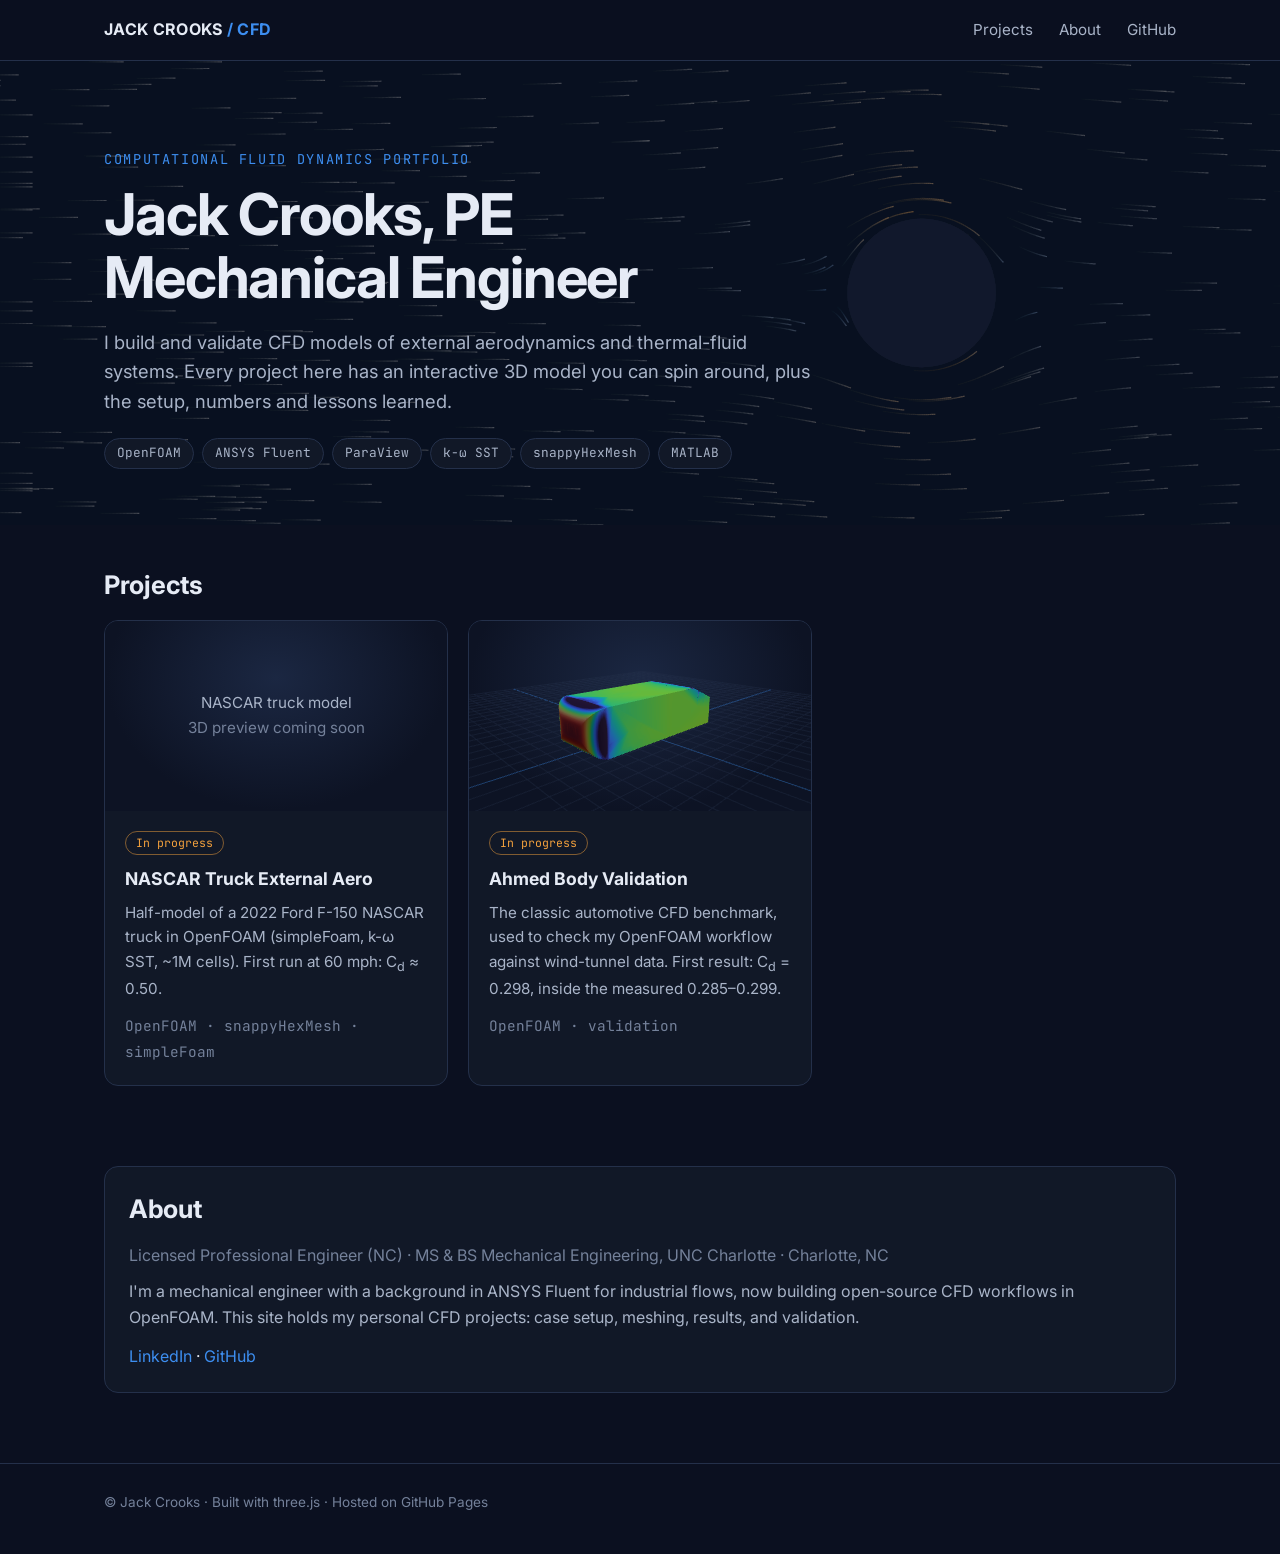
==== index.html @ f95f4692 "Add Ahmed body run 1 results: pressure-coloured 3D model, flow images, Cd and residual charts" ====
<!DOCTYPE html>
<html lang="en">
<head>
  <meta charset="utf-8">
  <meta name="viewport" content="width=device-width, initial-scale=1">
  <title>Jack Crooks, PE · CFD Portfolio</title>
  <meta name="description" content="Computational fluid dynamics projects in OpenFOAM and ANSYS Fluent by Jack Crooks, PE.">
  <link rel="preconnect" href="https://fonts.googleapis.com">
  <link rel="stylesheet" href="https://fonts.googleapis.com/css2?family=Inter:wght@400;500;600;700&family=JetBrains+Mono:wght@400;500&display=swap">
  <link rel="stylesheet" href="assets/css/style.css">
  <script type="importmap">
    { "imports": {
        "three": "./assets/vendor/three/build/three.module.min.js",
        "three/addons/": "./assets/vendor/three/addons/" } }
  </script>
</head>
<body>

<header class="topbar">
  <div class="wrap">
    <a class="brand" href="index.html">JACK CROOKS <span>/ CFD</span></a>
    <nav class="nav">
      <a href="#projects">Projects</a>
      <a href="#about">About</a>
      <a href="https://github.com/jackmcrooks">GitHub</a>
    </nav>
  </div>
</header>

<div class="hero">
  <canvas class="streaks" aria-hidden="true"></canvas>
  <div class="wrap">
    <div class="eyebrow">Computational Fluid Dynamics Portfolio</div>
    <h1>Jack Crooks, PE<br>Mechanical Engineer</h1>
    <p class="lede">I build and validate CFD models of external aerodynamics and thermal-fluid systems.
      Every project here has an interactive 3D model you can spin around, plus the setup, numbers and lessons learned.</p>
    <div class="chips">
      <span class="chip">OpenFOAM</span><span class="chip">ANSYS Fluent</span><span class="chip">ParaView</span>
      <span class="chip">k-ω SST</span><span class="chip">snappyHexMesh</span><span class="chip">MATLAB</span>
    </div>
  </div>
</div>

<main class="wrap">
  <section id="projects">
    <h2>Projects</h2>
    <div class="grid">

      <a class="card" href="projects/nascar-truck/index.html">
        <div class="thumb">
          <div class="viewer" data-mini="true" data-model="projects/nascar-truck/models/truck.glb" data-up="z" data-flow="none"
               data-missing="NASCAR truck model<br><span class='muted'>3D preview coming soon</span>"></div>
        </div>
        <div class="body">
          <span class="status wip">In progress</span>
          <h3 style="margin-top:10px">NASCAR Truck External Aero</h3>
          <p>Half-model of a 2022 Ford F-150 NASCAR truck in OpenFOAM (simpleFoam, k-ω SST, ~1M cells). First run at 60 mph: C<sub>d</sub> ≈ 0.50.</p>
          <span class="mono muted">OpenFOAM · snappyHexMesh · simpleFoam</span>
        </div>
      </a>

      <a class="card" href="projects/ahmed-body/index.html">
        <div class="thumb">
          <div class="viewer" data-mini="true" data-model="projects/ahmed-body/models/ahmed-cp.glb" data-up="z" data-flow="none"></div>
        </div>
        <div class="body">
          <span class="status wip">In progress</span>
          <h3 style="margin-top:10px">Ahmed Body Validation</h3>
          <p>The classic automotive CFD benchmark, used to check my OpenFOAM workflow against wind-tunnel data. First result: C<sub>d</sub> = 0.298, inside the measured 0.285–0.299.</p>
          <span class="mono muted">OpenFOAM · validation</span>
        </div>
      </a>

      <!-- To add a project: copy one of the cards above, change the link, model path and text.
           See docs/ADD-A-PROJECT.md -->

    </div>
  </section>

  <section id="about">
    <div class="panel">
      <h2>About</h2>
      <p class="muted" style="margin:0 0 10px">Licensed Professional Engineer (NC) · MS & BS Mechanical Engineering, UNC Charlotte · Charlotte, NC</p>
      <p style="color:var(--text-2);margin:0">I'm a mechanical engineer with a background in ANSYS Fluent for industrial flows, now building open-source CFD workflows in OpenFOAM.
        This site holds my personal CFD projects: case setup, meshing, results, and validation.</p>
      <p style="margin:14px 0 0">
        <a href="https://www.linkedin.com/in/YOUR-LINKEDIN">LinkedIn</a> ·
        <a href="https://github.com/jackmcrooks">GitHub</a>
      </p>
    </div>
  </section>
</main>

<footer>
  <div class="wrap">© Jack Crooks · Built with three.js · Hosted on GitHub Pages</div>
</footer>

<script type="module" src="assets/js/viewer.js"></script>
<script type="module" src="assets/js/hero-flow.js"></script>
</body>
</html>
---- assets/css/style.css ----
/* ==========================================================
   CFD Portfolio – shared styles
   Change the colours in :root to restyle the whole site.
   ========================================================== */
:root {
  --bg: #0b1020;
  --surface: #111827;
  --surface-2: #172036;
  --line: #24304a;
  --text: #e6ebf5;
  --text-2: #a9b4c8;
  --muted: #74819a;
  --accent: #3d8ef0;      /* main blue (charts, links) */
  --accent-2: #f2a03d;    /* warm highlight */
  --radius: 14px;
  --mono: "JetBrains Mono", ui-monospace, SFMono-Regular, Menlo, monospace;
  --sans: "Inter", system-ui, -apple-system, "Segoe UI", sans-serif;
}

* { box-sizing: border-box; }
html, body { margin: 0; }
body {
  background: var(--bg);
  color: var(--text);
  font-family: var(--sans);
  font-size: 16px;
  line-height: 1.6;
  -webkit-font-smoothing: antialiased;
}
a { color: var(--accent); text-decoration: none; }
a:hover { text-decoration: underline; }
code, .mono { font-family: var(--mono); font-size: 0.9em; }
code { background: var(--surface-2); padding: 0.1em 0.4em; border-radius: 6px; }

.wrap { max-width: 1120px; margin: 0 auto; padding: 0 24px; }

/* ---------- top bar ---------- */
.topbar {
  position: sticky; top: 0; z-index: 10;
  background: rgba(11, 16, 32, 0.85);
  backdrop-filter: blur(10px);
  border-bottom: 1px solid var(--line);
}
.topbar .wrap { display: flex; align-items: center; justify-content: space-between; height: 60px; }
.brand { font-weight: 700; letter-spacing: 0.02em; color: var(--text); }
.brand span { color: var(--accent); }
.nav a { color: var(--text-2); margin-left: 22px; font-size: 0.95rem; }
.nav a:hover { color: var(--text); text-decoration: none; }

/* ---------- hero ---------- */
.hero { padding: 88px 0 56px; position: relative; overflow: hidden; }
.hero canvas.streaks { position: absolute; inset: 0; width: 100%; height: 100%; opacity: 0.55; }
.hero .wrap { position: relative; }
.eyebrow { font-family: var(--mono); color: var(--accent); font-size: 0.85rem; letter-spacing: 0.12em; text-transform: uppercase; }
h1 { font-size: clamp(2.2rem, 5vw, 3.6rem); line-height: 1.1; margin: 12px 0 18px; letter-spacing: -0.02em; }
h2 { font-size: 1.6rem; margin: 0 0 14px; letter-spacing: -0.01em; }
h3 { font-size: 1.1rem; margin: 0 0 8px; }
.lede { color: var(--text-2); font-size: 1.15rem; max-width: 720px; }
.chips { display: flex; flex-wrap: wrap; gap: 8px; margin-top: 22px; }
.chip { font-family: var(--mono); font-size: 0.8rem; color: var(--text-2); border: 1px solid var(--line); border-radius: 999px; padding: 4px 12px; background: var(--surface); }

/* ---------- sections & cards ---------- */
section { padding: 40px 0; }
.grid { display: grid; gap: 20px; grid-template-columns: repeat(auto-fill, minmax(320px, 1fr)); }
.card {
  background: var(--surface); border: 1px solid var(--line); border-radius: var(--radius);
  overflow: hidden; display: flex; flex-direction: column;
  transition: transform 0.15s ease, border-color 0.15s ease;
}
a.card { color: inherit; }
a.card:hover { transform: translateY(-3px); border-color: var(--accent); text-decoration: none; }
.card .thumb { height: 190px; background: var(--surface-2); position: relative; }
.card .thumb .viewer { height: 100%; border: 0; border-radius: 0; }
.card .body { padding: 18px 20px 20px; }
.card p { color: var(--text-2); margin: 0 0 12px; font-size: 0.95rem; }
.status { display: inline-block; font-family: var(--mono); font-size: 0.72rem; padding: 2px 10px; border-radius: 999px; border: 1px solid; }
.status.wip { color: var(--accent-2); border-color: rgba(242,160,61,0.5); }
.status.done { color: #57c785; border-color: rgba(87,199,133,0.5); }
.status.planned { color: var(--muted); border-color: var(--line); }

.panel { background: var(--surface); border: 1px solid var(--line); border-radius: var(--radius); padding: 22px 24px; }
.two-col { display: grid; gap: 20px; grid-template-columns: 1fr 1fr; }
@media (max-width: 860px) { .two-col { grid-template-columns: 1fr; } }

/* ---------- key numbers ---------- */
.stats { display: grid; gap: 14px; grid-template-columns: repeat(auto-fit, minmax(170px, 1fr)); }
.stat { background: var(--surface); border: 1px solid var(--line); border-radius: var(--radius); padding: 16px 18px; }
.stat .label { color: var(--muted); font-size: 0.8rem; text-transform: uppercase; letter-spacing: 0.06em; }
.stat .value { font-size: 1.8rem; font-weight: 700; font-variant-numeric: tabular-nums; }
.stat .unit { color: var(--text-2); font-size: 0.95rem; font-weight: 500; margin-left: 4px; }
.stat .note { color: var(--muted); font-size: 0.8rem; }

/* ---------- tables ---------- */
table { width: 100%; border-collapse: collapse; font-size: 0.93rem; }
th, td { text-align: left; padding: 9px 10px; border-bottom: 1px solid var(--line); vertical-align: top; }
th { color: var(--muted); font-weight: 600; font-size: 0.78rem; text-transform: uppercase; letter-spacing: 0.06em; }
td:first-child { color: var(--text-2); white-space: nowrap; }

/* ---------- 3D viewer ---------- */
.viewer {
  position: relative; width: 100%; height: 520px;
  background: radial-gradient(ellipse at 50% 30%, #1b2742 0%, #0d1324 70%);
  border: 1px solid var(--line); border-radius: var(--radius); overflow: hidden;
  touch-action: none;
}
.viewer canvas { display: block; width: 100%; height: 100%; }
.viewer .toolbar {
  position: absolute; top: 12px; left: 12px; display: flex; gap: 6px; flex-wrap: wrap;
}
.viewer .toolbar button, .btn {
  font: 500 0.8rem var(--sans); color: var(--text); cursor: pointer;
  background: rgba(17, 24, 39, 0.85); border: 1px solid var(--line); border-radius: 8px; padding: 6px 11px;
}
.viewer .toolbar button:hover, .btn:hover { border-color: var(--accent); }
.viewer .toolbar button[aria-pressed="true"] { background: var(--accent); border-color: var(--accent); color: #fff; }
.viewer .hint {
  position: absolute; bottom: 10px; right: 14px; font-size: 0.75rem; color: var(--muted); pointer-events: none;
}
.viewer .msg {
  position: absolute; inset: 0; display: grid; place-items: center; text-align: center; padding: 30px;
  color: var(--text-2); font-size: 0.95rem;
}
.viewer .msg div { max-width: 460px; }
.viewer.dragover { outline: 2px dashed var(--accent); outline-offset: -8px; }

/* ---------- calculator ---------- */
.controls { display: grid; gap: 14px; grid-template-columns: repeat(auto-fit, minmax(200px, 1fr)); margin-bottom: 18px; }
.controls label { display: block; font-size: 0.8rem; color: var(--muted); text-transform: uppercase; letter-spacing: 0.06em; margin-bottom: 6px; }
.controls input[type="number"] {
  width: 100%; background: var(--surface-2); color: var(--text); border: 1px solid var(--line);
  border-radius: 8px; padding: 8px 10px; font: 500 1rem var(--mono);
}
.controls input[type="range"] { width: 100%; accent-color: var(--accent); }
.controls output { font-family: var(--mono); color: var(--text); }
.chart { position: relative; }
.chart svg { display: block; width: 100%; height: auto; overflow: visible; }
.chart .tip {
  position: absolute; pointer-events: none; background: #0b1020; border: 1px solid var(--line);
  border-radius: 8px; padding: 6px 10px; font-size: 0.8rem; white-space: nowrap; display: none;
  font-variant-numeric: tabular-nums;
}
.chart-title { font-size: 0.95rem; font-weight: 600; margin: 0 0 4px; }
.chart-sub { font-size: 0.8rem; color: var(--muted); margin: 0 0 8px; }

/* ---------- misc ---------- */
.muted { color: var(--muted); }
.note-box { border-left: 3px solid var(--accent-2); background: var(--surface); padding: 12px 16px; border-radius: 0 10px 10px 0; color: var(--text-2); font-size: 0.93rem; }
ul.clean { padding-left: 18px; color: var(--text-2); }
ul.clean li { margin: 4px 0; }
footer { border-top: 1px solid var(--line); padding: 28px 0 40px; color: var(--muted); font-size: 0.85rem; margin-top: 30px; }
.back { display: inline-block; margin-top: 28px; font-size: 0.9rem; }
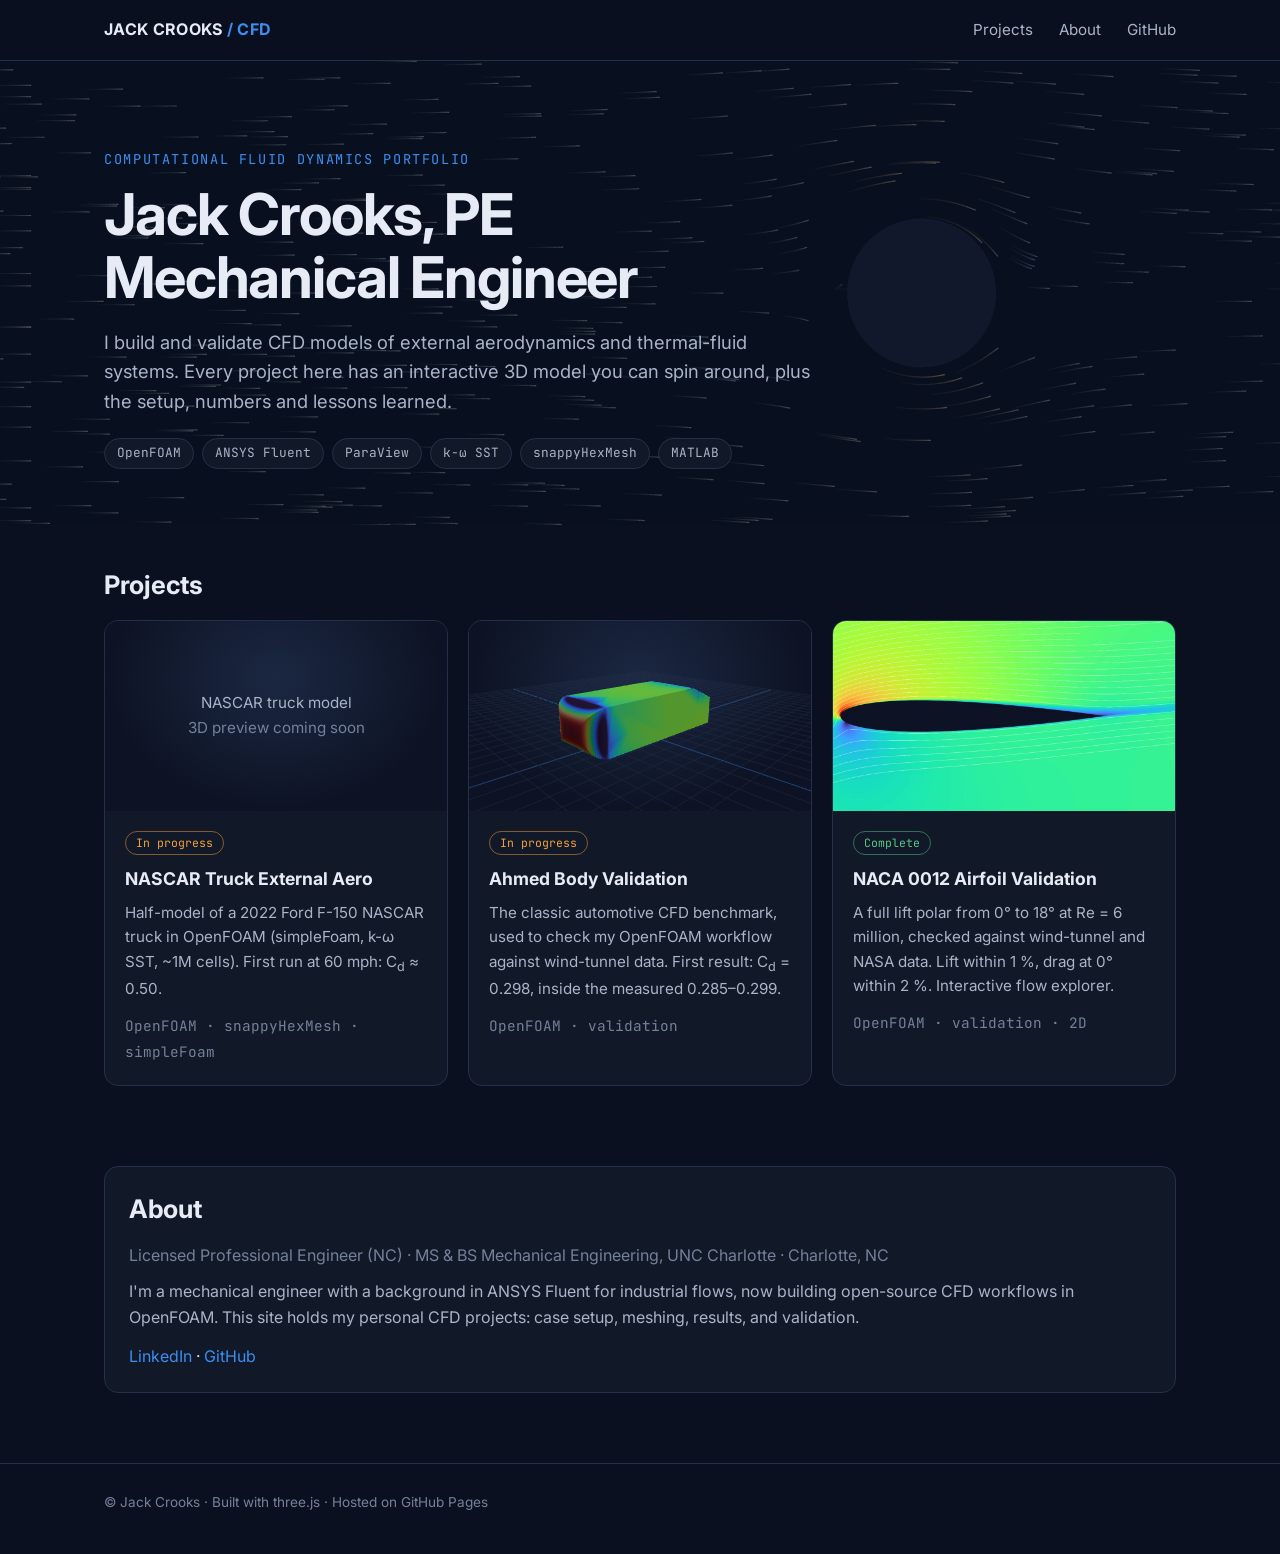
==== commit 22eedb5a: "Add NACA 0012 airfoil validation page with interactive flow explorer New project page (projects/naca" ====
--- a/index.html
+++ b/index.html
@@ -71,6 +71,19 @@
         </div>
       </a>
 
+      <a class="card" href="projects/naca0012-airfoil/index.html">
+        <div class="thumb">
+          <img src="projects/naca0012-airfoil/thumb.jpg" alt="Velocity field and streamlines around a NACA 0012 airfoil at 10 degrees" loading="lazy"
+               style="width:100%;height:100%;object-fit:cover;display:block">
+        </div>
+        <div class="body">
+          <span class="status done">Complete</span>
+          <h3 style="margin-top:10px">NACA 0012 Airfoil Validation</h3>
+          <p>A full lift polar from 0° to 18° at Re = 6 million, checked against wind-tunnel and NASA data. Lift within 1 %, drag at 0° within 2 %. Interactive flow explorer.</p>
+          <span class="mono muted">OpenFOAM · validation · 2D</span>
+        </div>
+      </a>
+
       <!-- To add a project: copy one of the cards above, change the link, model path and text.
            See docs/ADD-A-PROJECT.md -->
 
--- a/assets/css/style.css
+++ b/assets/css/style.css
@@ -149,3 +149,114 @@
 ul.clean li { margin: 4px 0; }
 footer { border-top: 1px solid var(--line); padding: 28px 0 40px; color: var(--muted); font-size: 0.85rem; margin-top: 30px; }
 .back { display: inline-block; margin-top: 28px; font-size: 0.9rem; }
+
+/* ---------- interactive streamlines (streamlines.js) ---------- */
+.viewer .sl-status {
+  position: absolute; bottom: 10px; left: 14px; font-size: 0.8rem; color: var(--text-2); pointer-events: none;
+}
+.sl-panel {
+  margin-top: 12px; padding: 16px 18px; background: var(--surface); border: 1px solid var(--line); border-radius: var(--radius);
+  display: grid; gap: 14px;
+}
+.sl-row { display: flex; flex-wrap: wrap; gap: 8px 18px; align-items: center; }
+.sl-presets button {
+  font: 500 0.8rem var(--sans); color: var(--text); cursor: pointer;
+  background: var(--surface-2); border: 1px solid var(--line); border-radius: 8px; padding: 6px 11px;
+}
+.sl-presets button:hover { border-color: var(--accent-2); }
+.sl-presets { gap: 6px; }
+.sl-grid { display: grid; gap: 12px 20px; grid-template-columns: repeat(auto-fit, minmax(190px, 1fr)); }
+.sl-grid label { display: grid; gap: 4px; font-size: 0.75rem; color: var(--muted); text-transform: uppercase; letter-spacing: 0.06em; }
+.sl-grid output { font-family: var(--mono); color: var(--text-2); text-transform: none; letter-spacing: 0; float: right; }
+.sl-grid input[type="range"] { width: 100%; accent-color: var(--accent-2); }
+.sl-grid select {
+  font: 0.85rem var(--sans); color: var(--text); background: var(--surface-2); border: 1px solid var(--line);
+  border-radius: 8px; padding: 6px 8px;
+}
+.sl-check { font-size: 0.85rem; color: var(--text-2); display: inline-flex; gap: 6px; align-items: center; cursor: pointer; }
+.sl-check input { accent-color: var(--accent-2); }
+.sl-foot { display: flex; flex-wrap: wrap; justify-content: space-between; align-items: center; gap: 10px; }
+.sl-foot .legend { margin-top: 0; flex: 1 1 320px; }
+.sl-info { font-family: var(--mono); font-size: 0.75rem; color: var(--muted); }
+.sl-lbl { font-size: 0.75rem; color: var(--muted); text-transform: uppercase; letter-spacing: 0.06em; width: 64px; }
+.sl-presets button[aria-pressed="true"] { border-color: var(--accent-2); color: var(--accent-2); }
+
+/* streamline panel docked inside the viewer (wide screens) */
+.sl-head { display: none; }
+.sl-body { display: grid; gap: 14px; }
+.viewer.sl-docked { height: 660px; }
+.viewer.sl-docked .hint { right: auto; left: 14px; }
+.sl-panel.docked {
+  position: absolute; top: 12px; right: 12px; bottom: 12px; width: 330px; margin: 0;
+  padding: 0; gap: 0; display: flex; flex-direction: column;
+  background: rgba(13, 19, 36, 0.42); border-color: rgba(255, 255, 255, 0.10);
+  -webkit-backdrop-filter: blur(10px) saturate(1.2); backdrop-filter: blur(10px) saturate(1.2);
+  transition: background 0.2s;
+  touch-action: auto;
+}
+.sl-panel.docked:hover { background: rgba(13, 19, 36, 0.62); }
+.sl-panel.docked .sl-head {
+  display: flex; justify-content: space-between; align-items: center; padding: 10px 14px;
+  font-size: 0.75rem; font-weight: 600; color: var(--text-2); text-transform: uppercase; letter-spacing: 0.06em;
+  border-bottom: 1px solid rgba(255, 255, 255, 0.08);
+}
+.sl-toggle {
+  font: 500 0.75rem var(--sans); color: var(--text); cursor: pointer; text-transform: none; letter-spacing: 0;
+  background: rgba(23, 32, 54, 0.7); border: 1px solid var(--line); border-radius: 8px; padding: 4px 9px;
+}
+.sl-toggle:hover { border-color: var(--accent-2); }
+.sl-panel.docked .sl-body { overflow-y: auto; padding: 12px 14px 14px; display: grid; gap: 12px; align-content: start; }
+.sl-panel.docked .sl-grid { grid-template-columns: 1fr 1fr; gap: 10px 12px; }
+.sl-panel.docked .sl-grid label { font-size: 0.68rem; }
+.sl-panel.docked .sl-grid output { float: none; display: block; font-size: 0.72rem; }
+.sl-panel.docked .sl-grid select { font-size: 0.8rem; padding: 5px 6px; background: rgba(23, 32, 54, 0.75); }
+.sl-panel.docked .sl-presets button { font-size: 0.74rem; padding: 4px 8px; background: rgba(23, 32, 54, 0.7); }
+.sl-panel.docked .sl-lbl { width: 100%; font-size: 0.68rem; }
+.sl-panel.docked .sl-row { gap: 6px 12px; }
+.sl-panel.docked .sl-check { font-size: 0.8rem; flex: 1 1 45%; }
+.sl-panel.docked .sl-foot { flex-direction: column; align-items: stretch; gap: 6px; }
+.sl-panel.docked .sl-foot .legend { flex: none; font-size: 0.72rem; }
+.sl-panel.docked .sl-foot .legend .bar { flex: 1 1 auto; }
+.sl-panel.docked.collapsed { bottom: auto; width: auto; }
+.sl-panel.docked.collapsed .sl-body { display: none; }
+.sl-panel.docked.collapsed .sl-head { border-bottom: 0; gap: 10px; }
+
+/* ---------- click-to-enlarge images (lightbox.js) ---------- */
+img.zoomable { cursor: zoom-in; transition: filter 0.15s, box-shadow 0.15s; }
+img.zoomable:hover { filter: brightness(1.08); }
+img.zoomable:focus-visible { outline: 2px solid var(--accent); outline-offset: 3px; }
+.lightbox {
+  position: fixed; inset: 0; z-index: 1000; display: none; place-items: center;
+  padding: 24px 16px; overflow: auto; background: rgba(5, 8, 18, 0.92);
+  -webkit-backdrop-filter: blur(6px); backdrop-filter: blur(6px); cursor: zoom-out;
+}
+.lightbox.open { display: grid; animation: lb-in 0.18s ease-out; }
+@keyframes lb-in { from { opacity: 0; } to { opacity: 1; } }
+.lb-fig { margin: 0; display: block; text-align: center; }
+.lb-fig img {
+  display: block; margin: 0 auto; max-width: none; max-height: none;
+  border-radius: var(--radius); border: 1px solid var(--line); background: var(--surface);
+}
+.lb-fig figcaption { color: var(--text-2); font-size: 0.9rem; margin: 12px auto 0; text-align: center; cursor: default; }
+.lb-close, .lb-nav {
+  font: 400 1.6rem/1 var(--sans); color: var(--text); cursor: pointer; flex: none;
+  background: rgba(23, 32, 54, 0.8); border: 1px solid var(--line); border-radius: 999px; width: 44px; height: 44px;
+}
+.lb-close { position: fixed; top: 12px; right: 16px; }
+.lb-nav { position: fixed; top: 50%; transform: translateY(-50%); }
+.lb-prev { left: 20px; } .lb-next { right: 20px; }
+.lb-close:hover, .lb-nav:hover { border-color: var(--accent); }
+.lightbox.single .lb-nav { display: none; }
+@media (max-width: 760px) {
+  .lb-nav { top: auto; bottom: 16px; transform: none; }
+  .lb-prev { left: 16px; } .lb-next { right: 16px; }
+  .lightbox { padding: 64px 16px 76px; }
+}
+
+/* phones: keep panels and tables inside the screen width */
+.two-col > * { min-width: 0; }
+@media (max-width: 600px) {
+  .panel { padding: 18px 16px; }
+  td:first-child { white-space: normal; }
+  th, td { padding: 8px 6px; }
+}
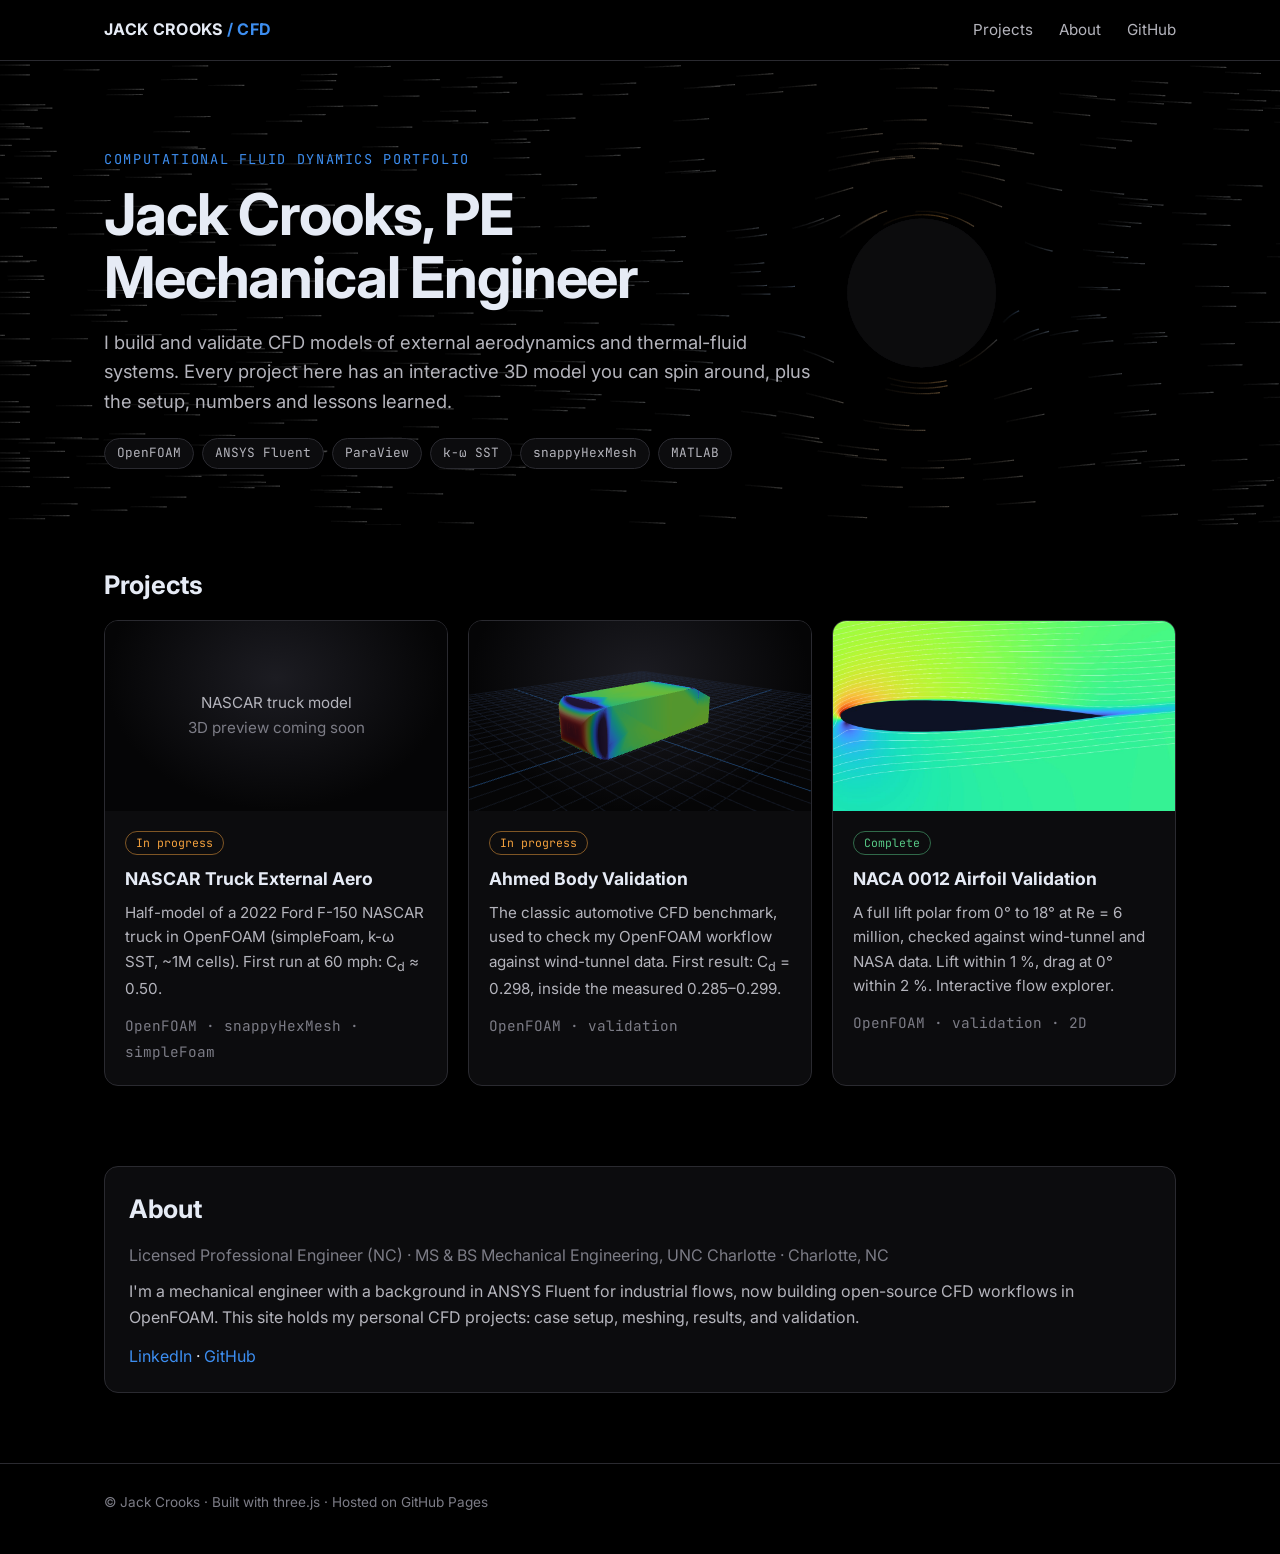
==== commit c33cd571: "Site: black colour theme on every page (shared tokens, hero animation, drag calculator); version-tag" ====
--- a/index.html
+++ b/index.html
@@ -7,7 +7,7 @@
   <meta name="description" content="Computational fluid dynamics projects in OpenFOAM and ANSYS Fluent by Jack Crooks, PE.">
   <link rel="preconnect" href="https://fonts.googleapis.com">
   <link rel="stylesheet" href="https://fonts.googleapis.com/css2?family=Inter:wght@400;500;600;700&family=JetBrains+Mono:wght@400;500&display=swap">
-  <link rel="stylesheet" href="assets/css/style.css">
+  <link rel="stylesheet" href="assets/css/style.css?v=2">
   <script type="importmap">
     { "imports": {
         "three": "./assets/vendor/three/build/three.module.min.js",
@@ -109,6 +109,6 @@
 </footer>
 
 <script type="module" src="assets/js/viewer.js"></script>
-<script type="module" src="assets/js/hero-flow.js"></script>
+<script type="module" src="assets/js/hero-flow.js?v=2"></script>
 </body>
 </html>
--- a/assets/css/style.css
+++ b/assets/css/style.css
@@ -3,13 +3,13 @@
    Change the colours in :root to restyle the whole site.
    ========================================================== */
 :root {
-  --bg: #0b1020;
-  --surface: #111827;
-  --surface-2: #172036;
-  --line: #24304a;
+  --bg: #000;
+  --surface: #0c0c0e;
+  --surface-2: #161619;
+  --line: #2a2a30;
   --text: #e6ebf5;
-  --text-2: #a9b4c8;
-  --muted: #74819a;
+  --text-2: #b4b4bc;
+  --muted: #7c7c86;
   --accent: #3d8ef0;      /* main blue (charts, links) */
   --accent-2: #f2a03d;    /* warm highlight */
   --radius: 14px;
@@ -37,7 +37,7 @@
 /* ---------- top bar ---------- */
 .topbar {
   position: sticky; top: 0; z-index: 10;
-  background: rgba(11, 16, 32, 0.85);
+  background: rgba(0, 0, 0, 0.85);
   backdrop-filter: blur(10px);
   border-bottom: 1px solid var(--line);
 }
@@ -99,7 +99,7 @@
 /* ---------- 3D viewer ---------- */
 .viewer {
   position: relative; width: 100%; height: 520px;
-  background: radial-gradient(ellipse at 50% 30%, #1b2742 0%, #0d1324 70%);
+  background: radial-gradient(ellipse at 50% 30%, #1c1c22 0%, #050506 70%);
   border: 1px solid var(--line); border-radius: var(--radius); overflow: hidden;
   touch-action: none;
 }
@@ -109,7 +109,7 @@
 }
 .viewer .toolbar button, .btn {
   font: 500 0.8rem var(--sans); color: var(--text); cursor: pointer;
-  background: rgba(17, 24, 39, 0.85); border: 1px solid var(--line); border-radius: 8px; padding: 6px 11px;
+  background: rgba(12, 12, 14, 0.85); border: 1px solid var(--line); border-radius: 8px; padding: 6px 11px;
 }
 .viewer .toolbar button:hover, .btn:hover { border-color: var(--accent); }
 .viewer .toolbar button[aria-pressed="true"] { background: var(--accent); border-color: var(--accent); color: #fff; }
@@ -135,7 +135,7 @@
 .chart { position: relative; }
 .chart svg { display: block; width: 100%; height: auto; overflow: visible; }
 .chart .tip {
-  position: absolute; pointer-events: none; background: #0b1020; border: 1px solid var(--line);
+  position: absolute; pointer-events: none; background: #000; border: 1px solid var(--line);
   border-radius: 8px; padding: 6px 10px; font-size: 0.8rem; white-space: nowrap; display: none;
   font-variant-numeric: tabular-nums;
 }
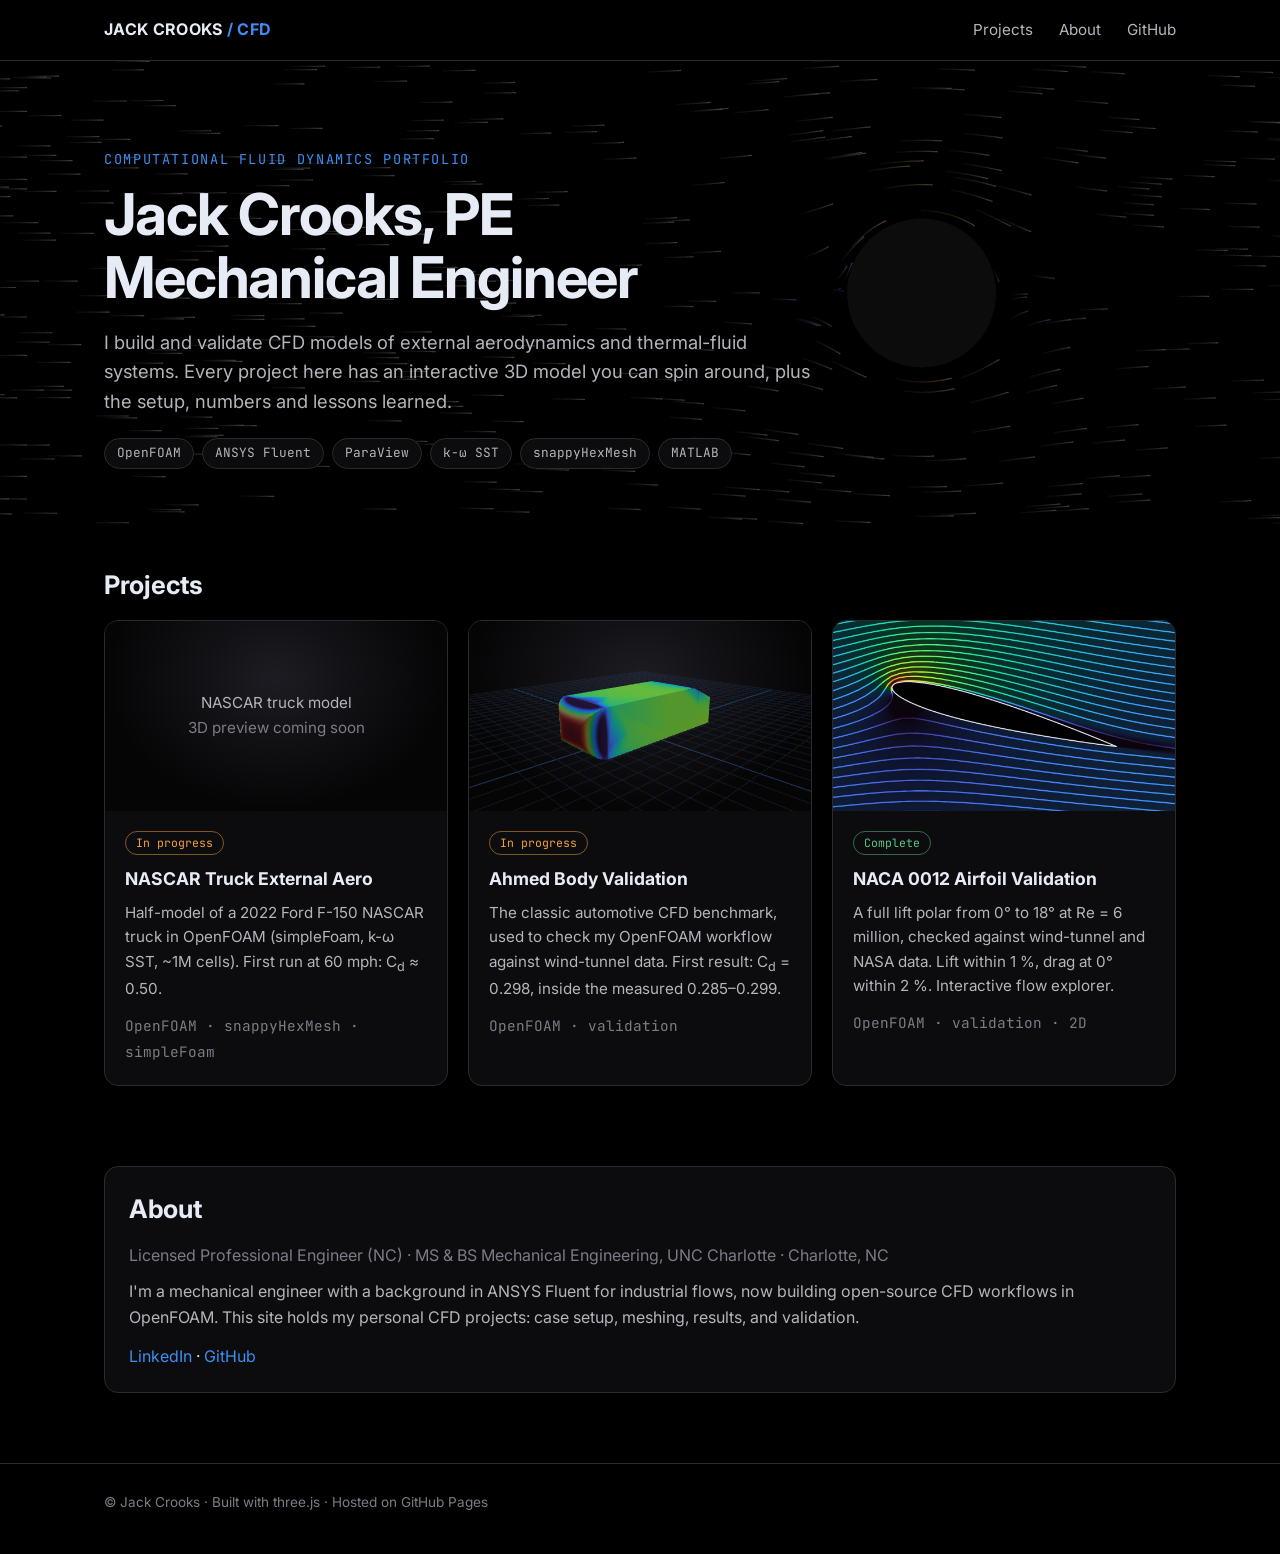
==== commit 89ab0fee: "NACA 0012 card: new preview image (15 deg, wind frame, speed-coloured streamlines on black) Co-Autho" ====
--- a/index.html
+++ b/index.html
@@ -73,7 +73,7 @@
 
       <a class="card" href="projects/naca0012-airfoil/index.html">
         <div class="thumb">
-          <img src="projects/naca0012-airfoil/thumb.jpg" alt="Velocity field and streamlines around a NACA 0012 airfoil at 10 degrees" loading="lazy"
+          <img src="projects/naca0012-airfoil/thumb.jpg?v=3" alt="Streamlines coloured by speed around a NACA 0012 airfoil pitched to 15 degrees" loading="lazy"
                style="width:100%;height:100%;object-fit:cover;display:block">
         </div>
         <div class="body">
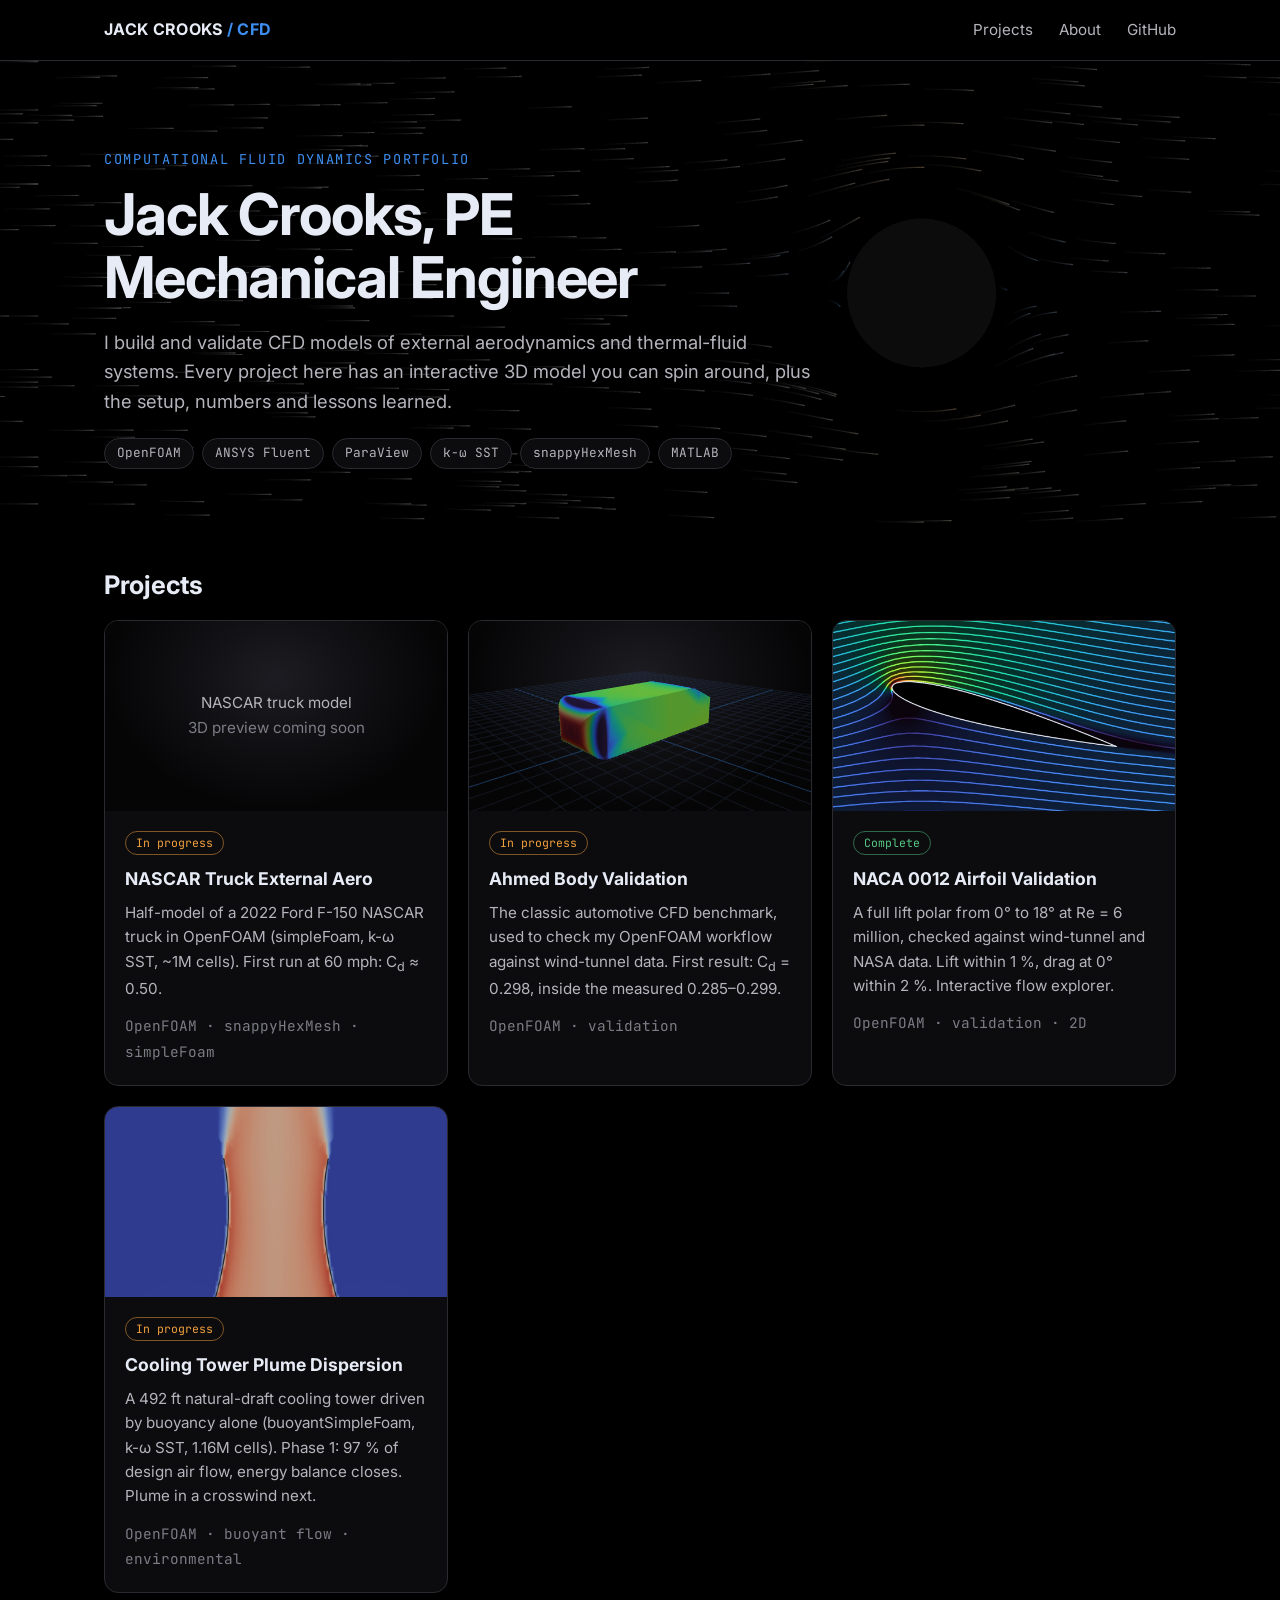
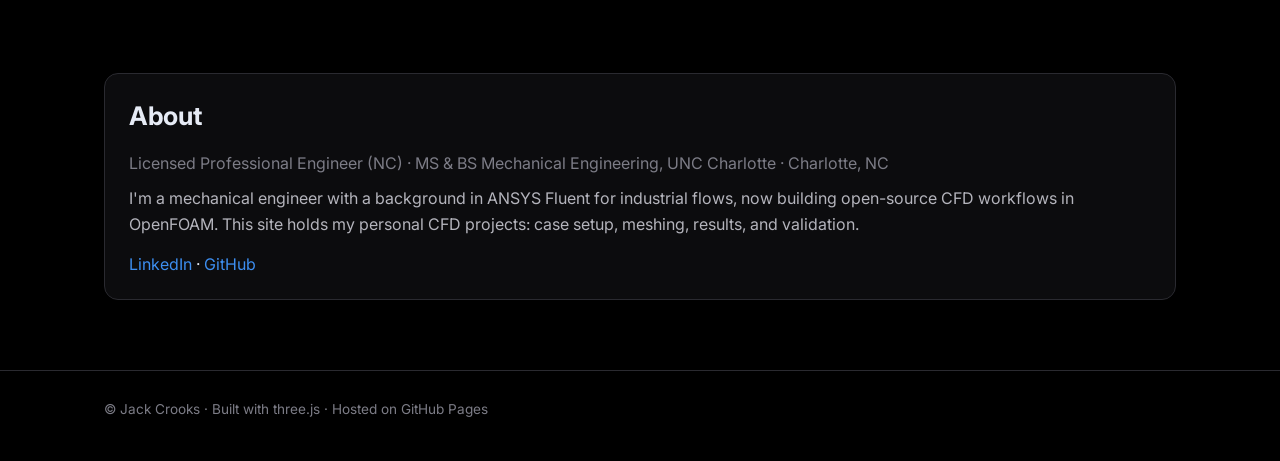
==== commit bb9aacac: "Cooling tower page: phase 1 natural-draft results, 3D results viewer, home card Co-Authored-By: Clau" ====
--- a/index.html
+++ b/index.html
@@ -84,6 +84,19 @@
         </div>
       </a>
 
+      <a class="card" href="projects/cooling-tower-plume/index.html">
+        <div class="thumb">
+          <img src="projects/cooling-tower-plume/thumb.jpg" alt="Warm air rising through a hyperbolic natural-draft cooling tower" loading="lazy"
+               style="width:100%;height:100%;object-fit:cover;display:block">
+        </div>
+        <div class="body">
+          <span class="status wip">In progress</span>
+          <h3 style="margin-top:10px">Cooling Tower Plume Dispersion</h3>
+          <p>A 492 ft natural-draft cooling tower driven by buoyancy alone (buoyantSimpleFoam, k-ω SST, 1.16M cells). Phase 1: 97 % of design air flow, energy balance closes. Plume in a crosswind next.</p>
+          <span class="mono muted">OpenFOAM · buoyant flow · environmental</span>
+        </div>
+      </a>
+
       <!-- To add a project: copy one of the cards above, change the link, model path and text.
            See docs/ADD-A-PROJECT.md -->
 
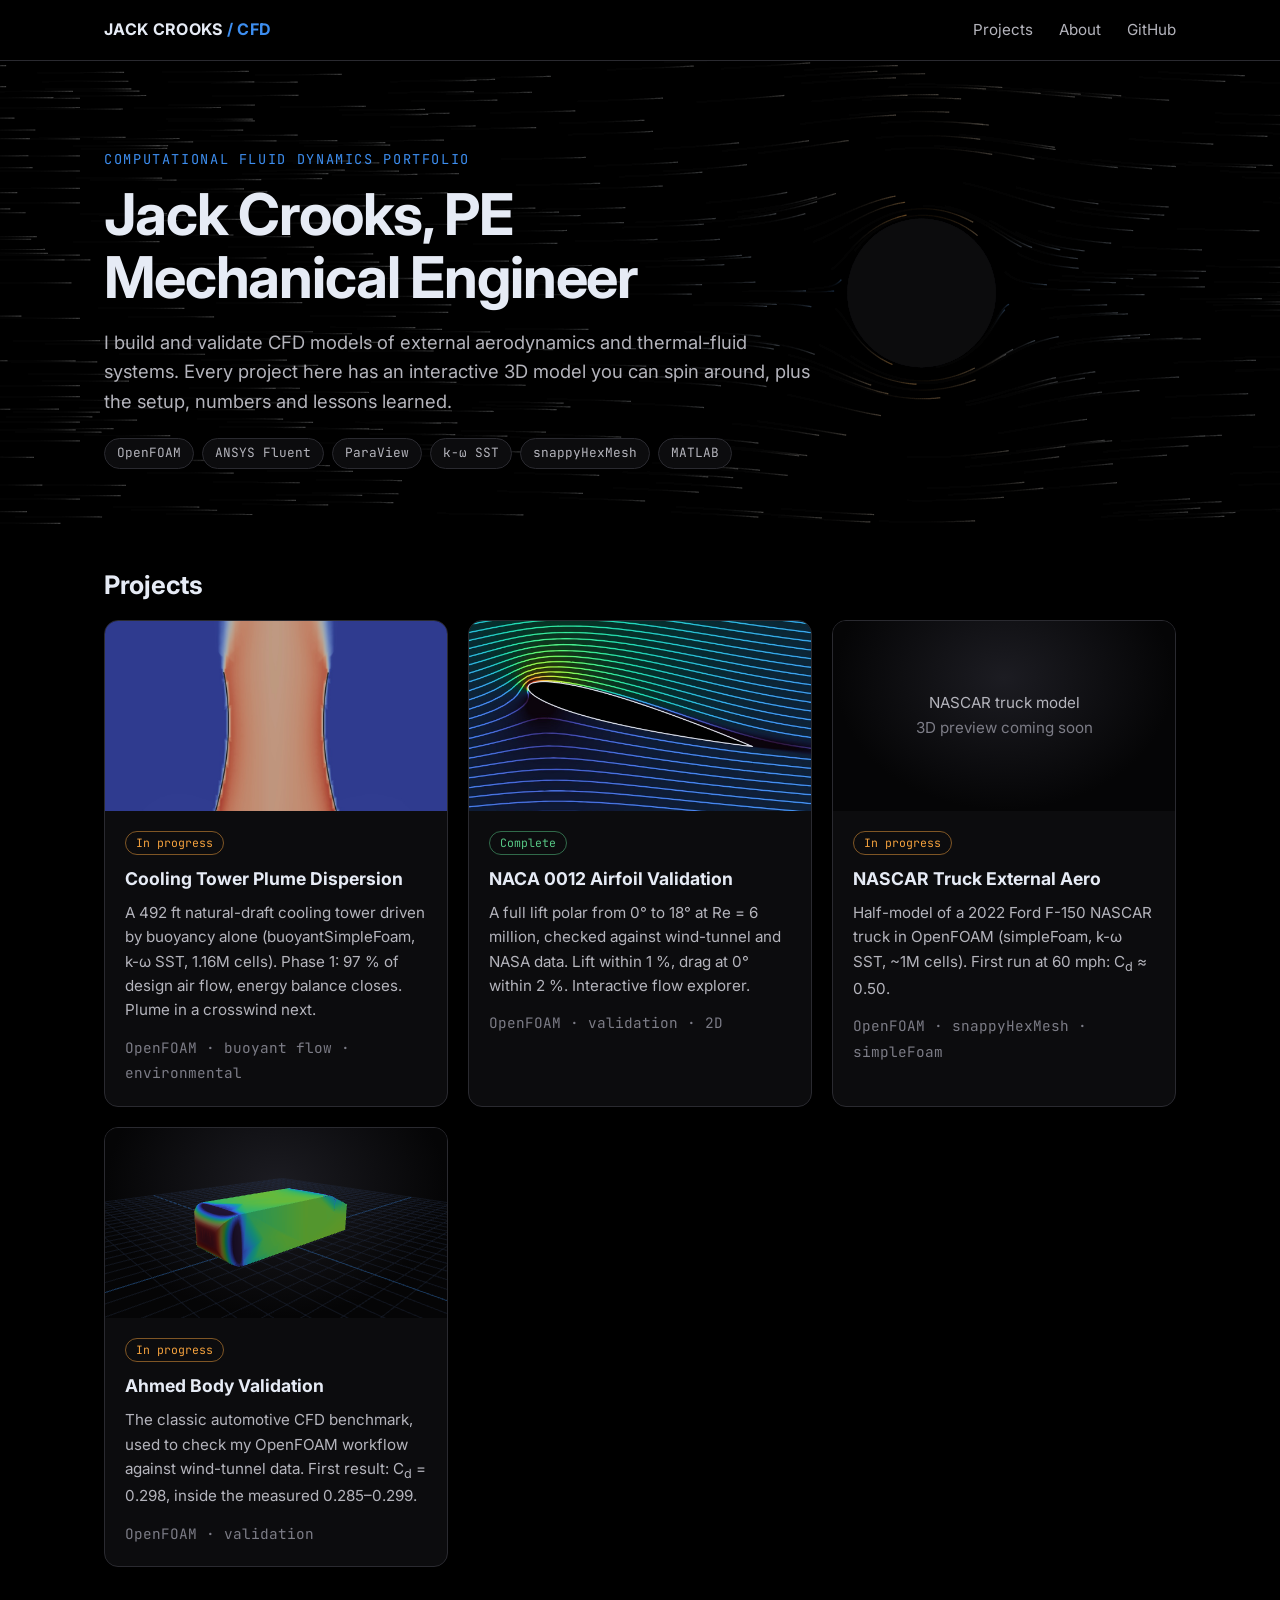
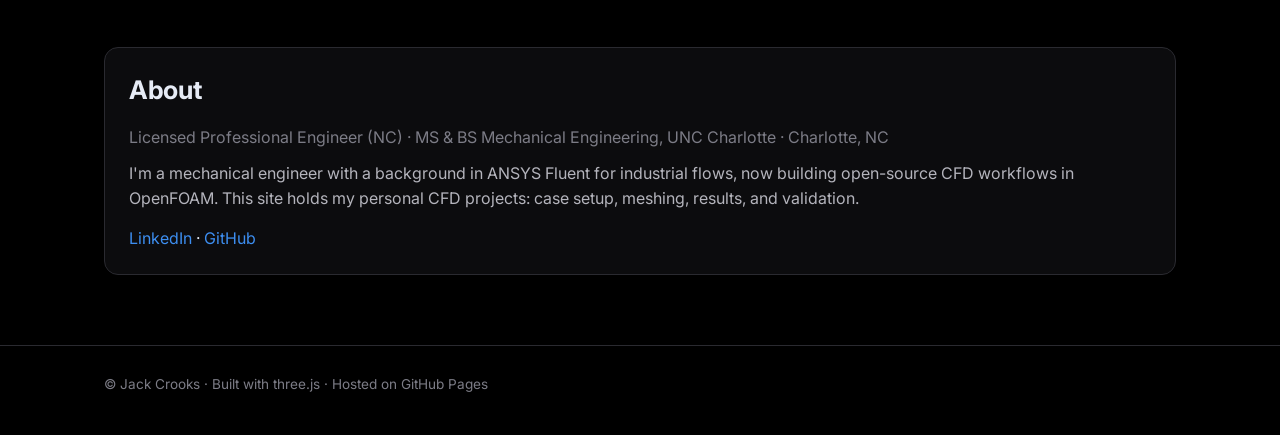
==== commit 6fab273e: "Home page: projects newest first; guide says add new cards at the top Co-Authored-By: Claude Opus 5." ====
--- a/index.html
+++ b/index.html
@@ -46,6 +46,32 @@
     <h2>Projects</h2>
     <div class="grid">
 
+      <a class="card" href="projects/cooling-tower-plume/index.html">
+        <div class="thumb">
+          <img src="projects/cooling-tower-plume/thumb.jpg" alt="Warm air rising through a hyperbolic natural-draft cooling tower" loading="lazy"
+               style="width:100%;height:100%;object-fit:cover;display:block">
+        </div>
+        <div class="body">
+          <span class="status wip">In progress</span>
+          <h3 style="margin-top:10px">Cooling Tower Plume Dispersion</h3>
+          <p>A 492 ft natural-draft cooling tower driven by buoyancy alone (buoyantSimpleFoam, k-ω SST, 1.16M cells). Phase 1: 97 % of design air flow, energy balance closes. Plume in a crosswind next.</p>
+          <span class="mono muted">OpenFOAM · buoyant flow · environmental</span>
+        </div>
+      </a>
+
+      <a class="card" href="projects/naca0012-airfoil/index.html">
+        <div class="thumb">
+          <img src="projects/naca0012-airfoil/thumb.jpg?v=3" alt="Streamlines coloured by speed around a NACA 0012 airfoil pitched to 15 degrees" loading="lazy"
+               style="width:100%;height:100%;object-fit:cover;display:block">
+        </div>
+        <div class="body">
+          <span class="status done">Complete</span>
+          <h3 style="margin-top:10px">NACA 0012 Airfoil Validation</h3>
+          <p>A full lift polar from 0° to 18° at Re = 6 million, checked against wind-tunnel and NASA data. Lift within 1 %, drag at 0° within 2 %. Interactive flow explorer.</p>
+          <span class="mono muted">OpenFOAM · validation · 2D</span>
+        </div>
+      </a>
+
       <a class="card" href="projects/nascar-truck/index.html">
         <div class="thumb">
           <div class="viewer" data-mini="true" data-model="projects/nascar-truck/models/truck.glb" data-up="z" data-flow="none"
@@ -71,33 +97,7 @@
         </div>
       </a>
 
-      <a class="card" href="projects/naca0012-airfoil/index.html">
-        <div class="thumb">
-          <img src="projects/naca0012-airfoil/thumb.jpg?v=3" alt="Streamlines coloured by speed around a NACA 0012 airfoil pitched to 15 degrees" loading="lazy"
-               style="width:100%;height:100%;object-fit:cover;display:block">
-        </div>
-        <div class="body">
-          <span class="status done">Complete</span>
-          <h3 style="margin-top:10px">NACA 0012 Airfoil Validation</h3>
-          <p>A full lift polar from 0° to 18° at Re = 6 million, checked against wind-tunnel and NASA data. Lift within 1 %, drag at 0° within 2 %. Interactive flow explorer.</p>
-          <span class="mono muted">OpenFOAM · validation · 2D</span>
-        </div>
-      </a>
-
-      <a class="card" href="projects/cooling-tower-plume/index.html">
-        <div class="thumb">
-          <img src="projects/cooling-tower-plume/thumb.jpg" alt="Warm air rising through a hyperbolic natural-draft cooling tower" loading="lazy"
-               style="width:100%;height:100%;object-fit:cover;display:block">
-        </div>
-        <div class="body">
-          <span class="status wip">In progress</span>
-          <h3 style="margin-top:10px">Cooling Tower Plume Dispersion</h3>
-          <p>A 492 ft natural-draft cooling tower driven by buoyancy alone (buoyantSimpleFoam, k-ω SST, 1.16M cells). Phase 1: 97 % of design air flow, energy balance closes. Plume in a crosswind next.</p>
-          <span class="mono muted">OpenFOAM · buoyant flow · environmental</span>
-        </div>
-      </a>
-
-      <!-- To add a project: copy one of the cards above, change the link, model path and text.
+      <!-- Newest project first. To add a project: copy a card, put it at the TOP of this list, change the link, model path and text.
            See docs/ADD-A-PROJECT.md -->
 
     </div>
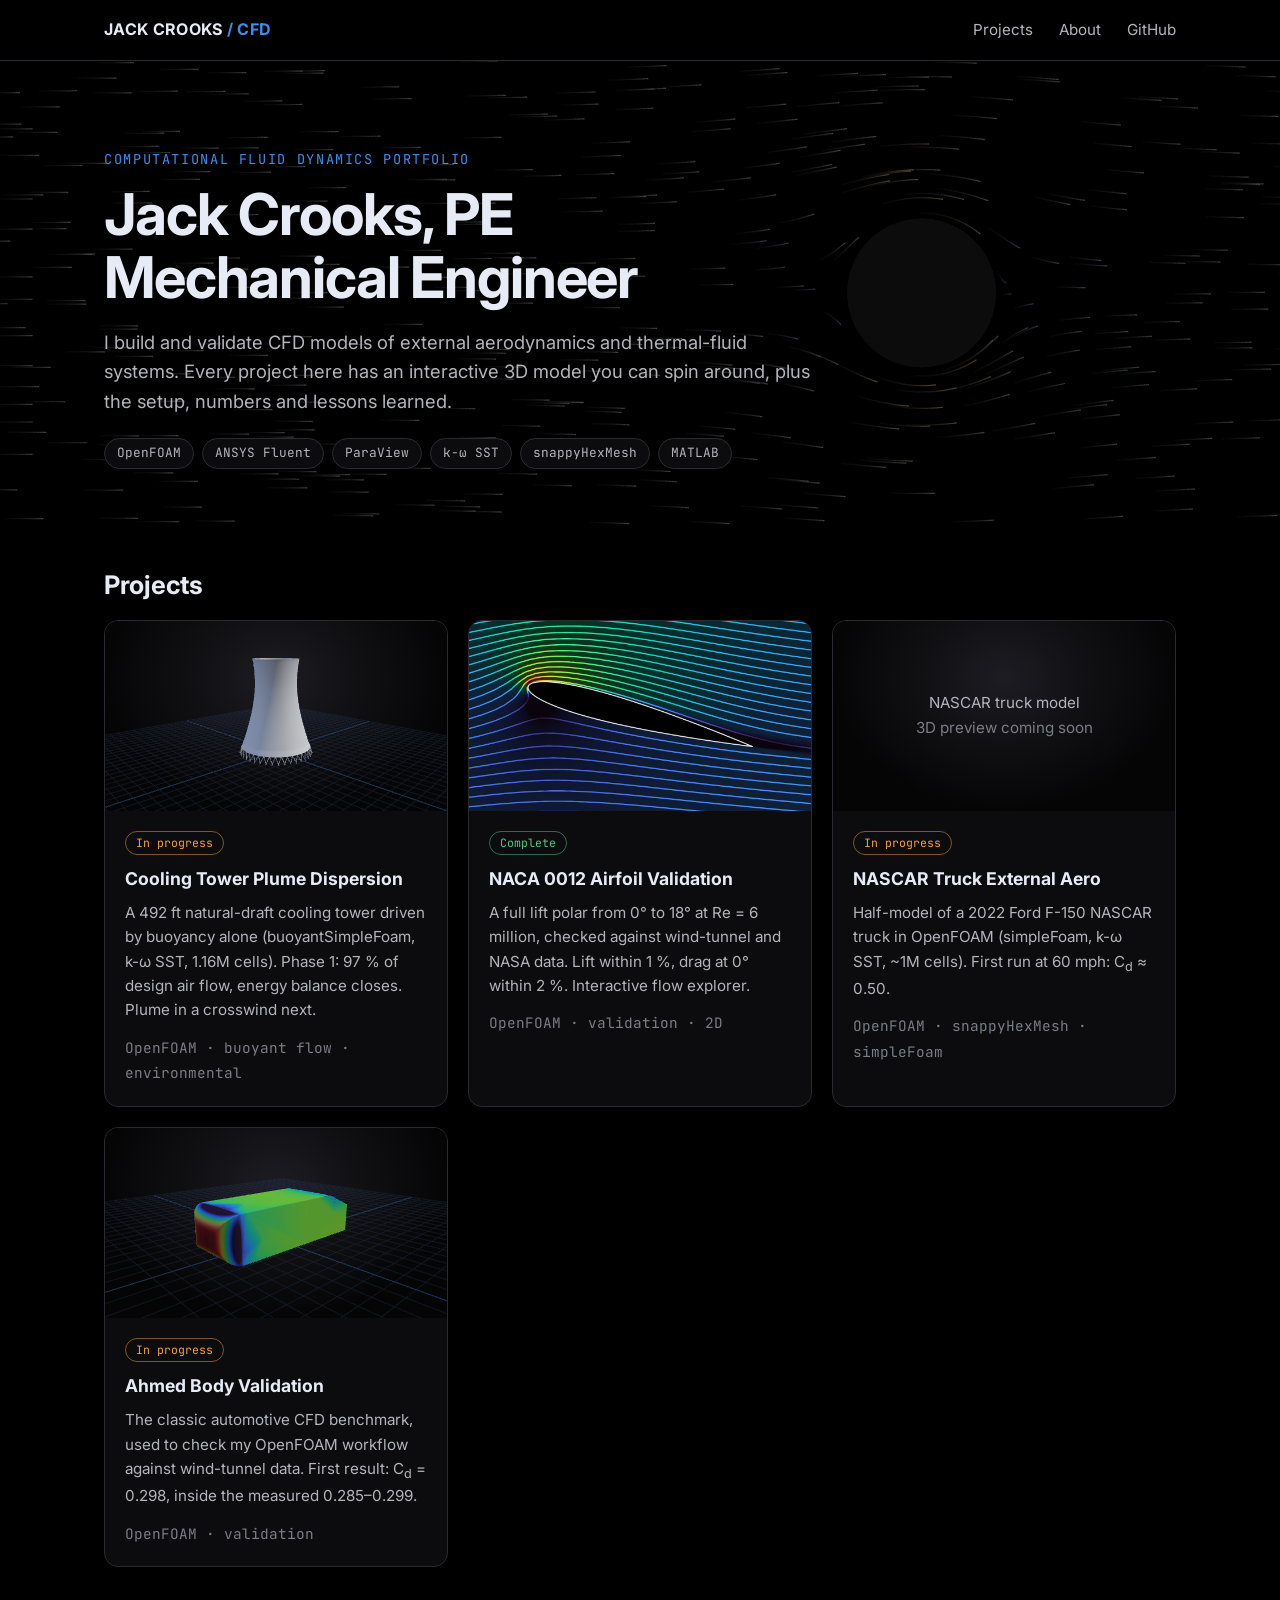
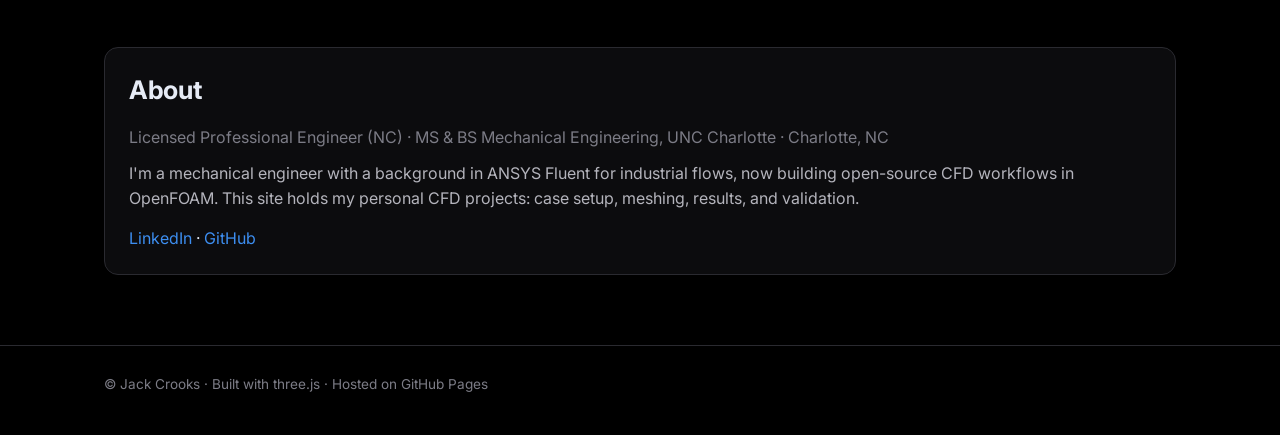
==== commit 23502d9b: "Cooling tower: spinning 3D tower model on the home card and project page; viewer data-spin option Co" ====
--- a/index.html
+++ b/index.html
@@ -48,8 +48,7 @@
 
       <a class="card" href="projects/cooling-tower-plume/index.html">
         <div class="thumb">
-          <img src="projects/cooling-tower-plume/thumb.jpg" alt="Warm air rising through a hyperbolic natural-draft cooling tower" loading="lazy"
-               style="width:100%;height:100%;object-fit:cover;display:block">
+          <div class="viewer" data-mini="true" data-model="projects/cooling-tower-plume/models/ndct_tower.glb" data-up="z" data-flow="none" data-zoom="1.7"></div>
         </div>
         <div class="body">
           <span class="status wip">In progress</span>
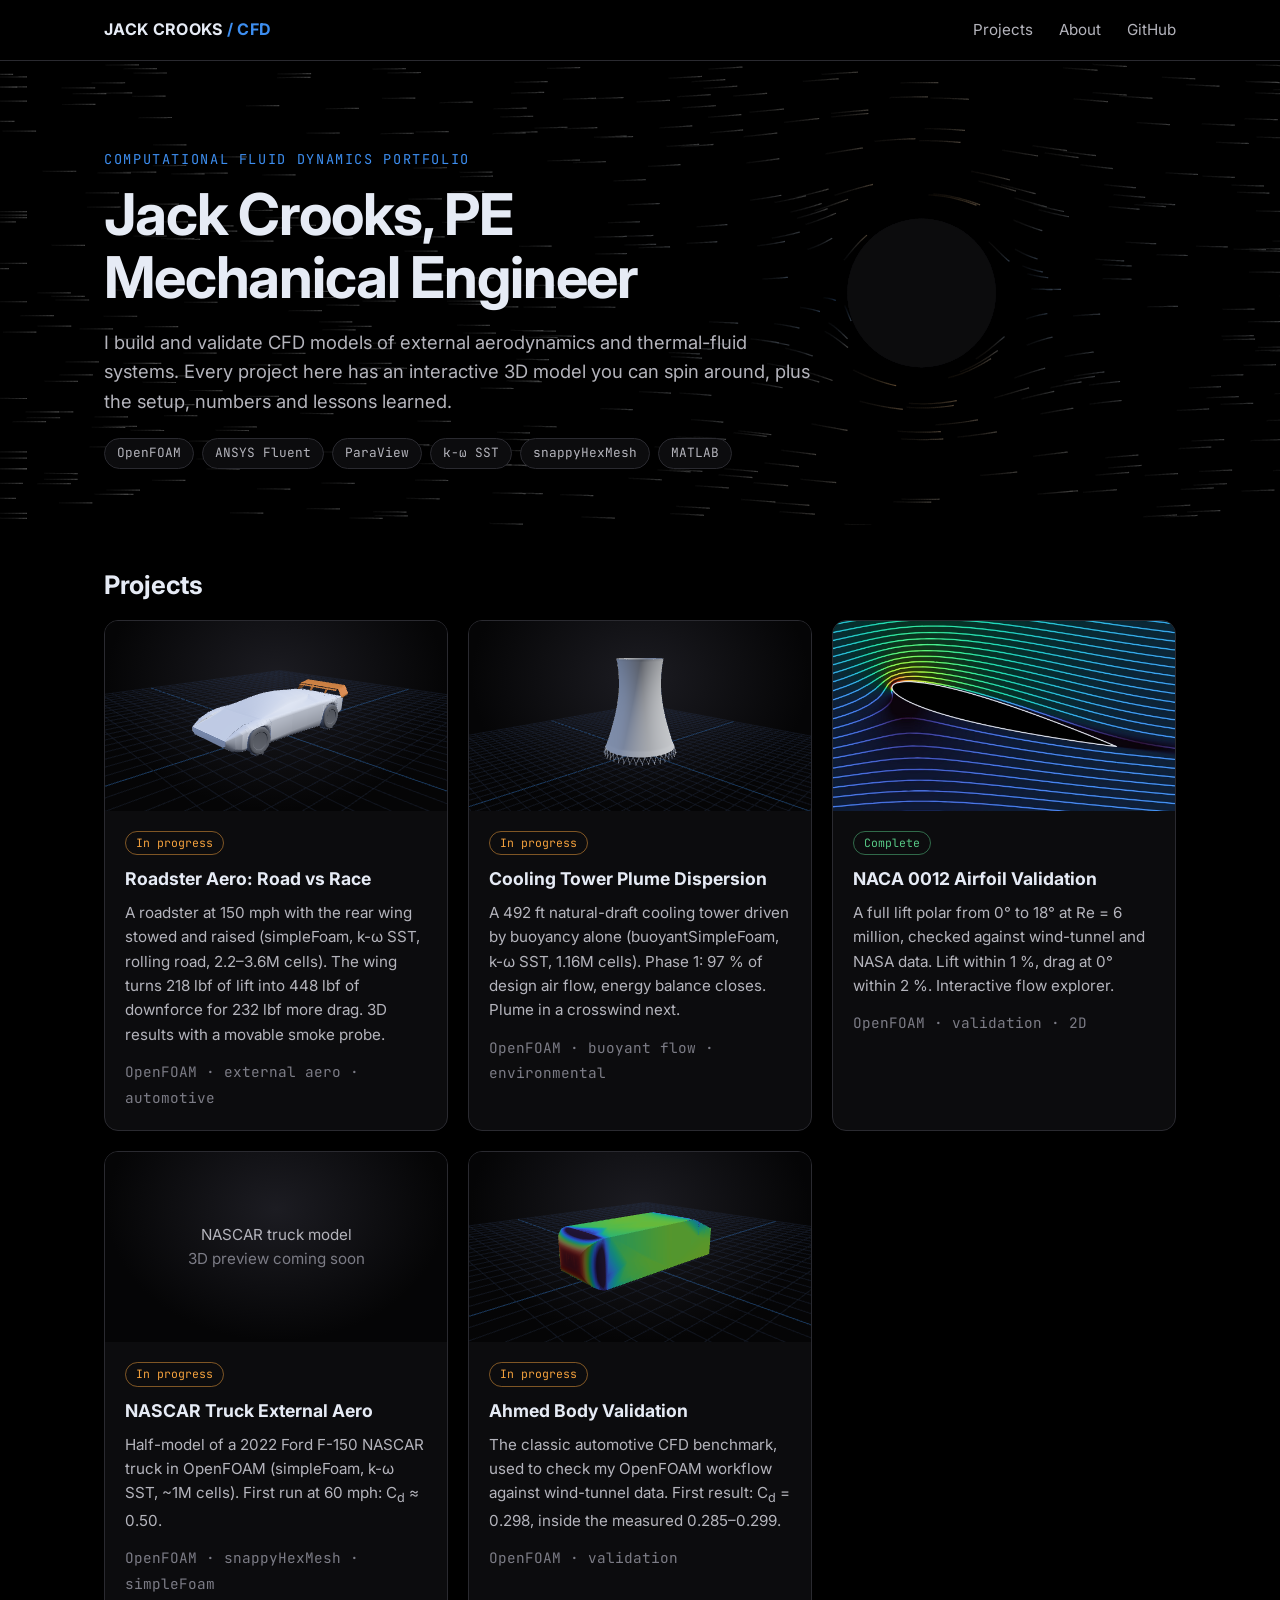
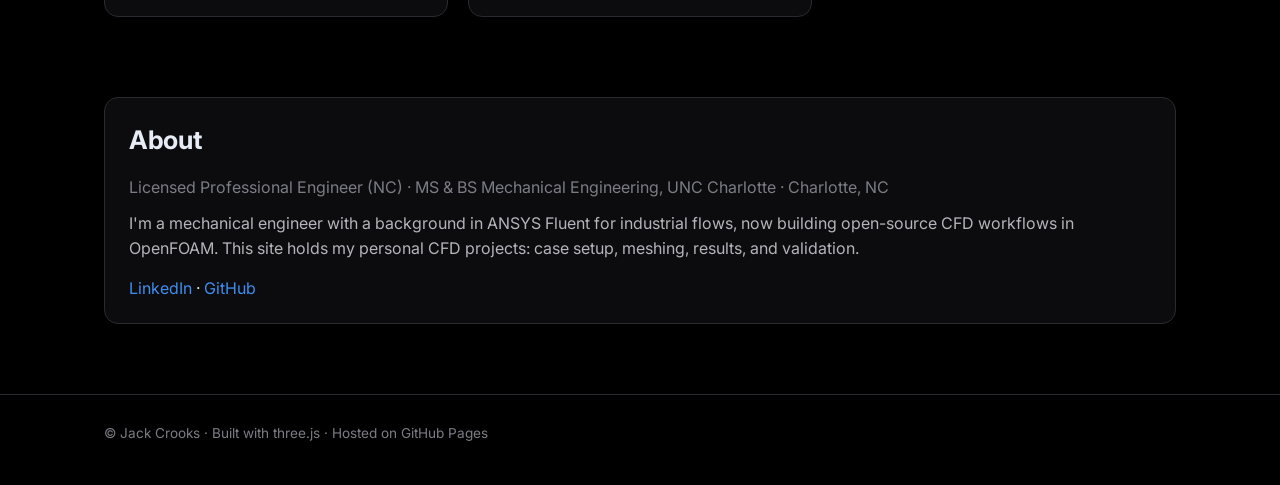
==== commit bd23e312: "Roadster page: road vs race aero at 150 mph, 3D results with smoke probe, home card New project proj" ====
--- a/index.html
+++ b/index.html
@@ -45,6 +45,18 @@
   <section id="projects">
     <h2>Projects</h2>
     <div class="grid">
+
+      <a class="card" href="projects/tesla-roadster/index.html">
+        <div class="thumb">
+          <div class="viewer" data-mini="true" data-model="projects/tesla-roadster/models/roadster_race.glb" data-up="z" data-flow="none"></div>
+        </div>
+        <div class="body">
+          <span class="status wip">In progress</span>
+          <h3 style="margin-top:10px">Roadster Aero: Road vs Race</h3>
+          <p>A roadster at 150 mph with the rear wing stowed and raised (simpleFoam, k-ω SST, rolling road, 2.2–3.6M cells). The wing turns 218 lbf of lift into 448 lbf of downforce for 232 lbf more drag. 3D results with a movable smoke probe.</p>
+          <span class="mono muted">OpenFOAM · external aero · automotive</span>
+        </div>
+      </a>
 
       <a class="card" href="projects/cooling-tower-plume/index.html">
         <div class="thumb">
